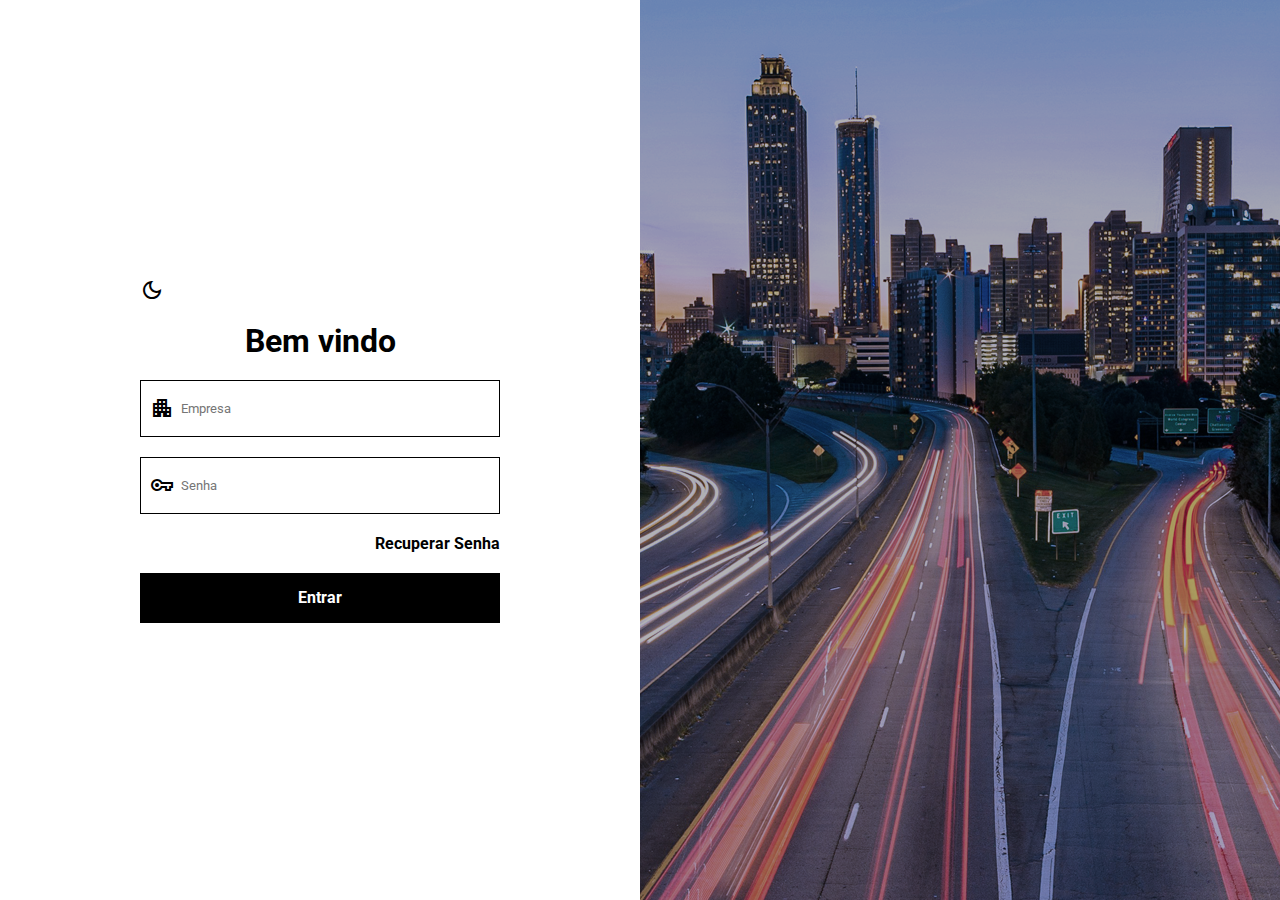
==== index.html @ 487724c7 "front tela login" ====
<!DOCTYPE html>
<html lang="pt-br">
<head>
    <meta charset="UTF-8">
    <meta name="viewport" content="width=device-width, initial-scale=1.0">
    <link rel="stylesheet" href="css/index.css">
    <link rel="stylesheet" href="css/screen.css">
    <link rel="stylesheet" href="https://fonts.googleapis.com/css2?family=Material+Symbols+Outlined:opsz,wght,FILL,GRAD@24,400,0,0" />
    <title>Login</title>
</head>
<body>
    <main class="principal">
        <div class="container">
            <div class="login-box">
                <form action="">
                    <div class="inputs">
                        <button class="modes">
                            <i class="material-symbols-outlined">dark_mode</i>
                        </button>
                        <h1>Bem vindo</h1>
                        <div class="companyInput">
                            <input type="text" placeholder="Empresa">
                            <i class="material-symbols-outlined">apartment</i>
                        </div>
                        <div class="companyInput">
                            <input type="password" placeholder="Senha">
                            <i class="material-symbols-outlined">vpn_key</i>
                        </div>
                        <a href="pages/recuperar.html">Recuperar Senha</a>
                        <button class="btn-entrar" id="btn-entrar">Entrar</button>
                    </div>
                </form>
            </div>
            <div class="image-box">
                <img src="imgs/img1.png" alt="imagem capa">
            </div>
        </div>
    </main>
</body>
</html>
---- css/index.css ----
@import url('https://fonts.googleapis.com/css2?family=Roboto:ital,wght@0,100;0,300;0,400;0,500;0,700;0,900;1,100;1,300;1,400;1,500;1,700;1,900&display=swap');

*{
    margin: 0;
    padding: 0;
    box-sizing: border-box;
}

*::selection{
    background-color: blue;
    color: white;
}

.principal{
    width: 100%;
    height: 100vh;
    display: flex;
    align-items: center;
    background-color: black;
}

.container{
    width: 100%;
    height: 100%;
    display: flex;
    align-items: center;
    justify-content: center;
}

.login-box{
    max-width: 700px;
    width: 100%;
    height: 100%;
    display: flex;
    justify-content: center;
    align-items: center;
    background-color: white;
}

.inputs > .modes{
    background-color: transparent;
    border: none;
    display: flex;
    justify-content: start;
}   

.inputs > .modes > i{
    position: relative;
    display: flex;
    cursor: pointer;
    transition: 0.3s ease-in-out;
}

.inputs > .modes > i:hover{
    color: blue;
}

form{
    max-width: 400px;
    width: 100%;
    height: 100%;
    display: flex;
    justify-content: center;
    align-items: center;
    flex-direction: column;
}

.inputs{
    width: 100%;
    height: 100%;
    display: flex;
    justify-content: center;
    flex-direction: column;
    padding: 20px;
    gap: 20px;
    font-family: "Roboto", sans-serif;
    font-weight: 700;
    font-style: normal;
}

.inputs > h1{
    display: flex;
    justify-content: center;
}

.companyInput{
    display: flex;
    align-items: center;
    width: 100%;
}

.companyInput > input{
    width: 100%;
    padding: 20px 40px;
    border: solid 1px black;
    font-family: "Roboto", sans-serif;
    font-weight: 400;
    font-style: normal;
    outline: none;
    transition: 0.3s ease-in-out;
    z-index: 0;
}

.companyInput > i{
    padding: 10px;
    position: absolute;
    z-index: 1;
}

.companyInput > input:focus{
    border: solid 1px blue;
}

.inputs > a{
    text-decoration: none;
    color: black;
    display: flex;
    justify-content: end;
    transition: 0.3s ease-in-out;
}

.inputs > a:hover{
    color: blue;
}

.inputs > .btn-entrar{
    max-height: 50px;
    width: 100%;
    height: 100%;
    background-color: black;
    color: white;
    border: none;
    cursor: pointer;
    transition: 0.3s ease-in-out;
    font-family: "Roboto", sans-serif;
    font-weight: 700;
    font-style: normal;
    font-size: 12pt;
}

.inputs > .btn-entrar:hover{
    background-color: blue;
}

.image-box{
    width: 100%;
    height: 100%;
    display: flex;
    align-items: center;
    justify-content: center;
    background-size: cover;
    overflow: hidden;
    opacity: 0.7;
}
---- css/screen.css ----
@media screen and (min-width:1001px) and (max-width:1450px){ /*Ajuste na tela maior para o formulário não ficar tão pequeno*/
    .login-box{
        max-width: 700px;
        width: 100%;
        height: 100%;
        display: flex;
        justify-content: center;
        align-items: center;
    }
}

@media screen and (min-width:450px) and (max-width:1000px){ /*Monitores menores*/
    .login-box{
        width: 100%;
        height: 100%;
        display: flex;
        justify-content: center;
        align-items: center;
        background-color: transparent;
        margin: 20px;
        z-index: 1;
    }
    
    form{
        max-width: 400px;
        max-height: 400px;
        width: 100%;
        height: 100%;
        display: flex;
        align-items: center;
        justify-content: center;
        flex-direction: column;
        background-color: white;
        padding: 10px;
    }

    .inputs > .modes{
        border: none;
        background-color: transparent;
    }

    .inputs > .modes > i{
        position: relative;
        display: flex;
        cursor: pointer;
    }

    .inputs > .image-box{
        width: 100%;
        height: 100%;
        position: fixed;
        opacity: 0.7;
    }

    .image-box{
        width: 100%;
        height: 100%;
        position: fixed;
        opacity: 0.7;
    }
}

@media screen and (max-width:449px){
    .login-box{
        width: 100%;
        height: 100%;
        display: flex;
        justify-content: center;
        align-items: center;
    }

    .image-box{
        width: 0%;
        height: 0%;
    }

    form{
        max-width: 600px;
        max-height: 600px;
        width: 100%;
        height: 100%;
        display: flex;
        align-items: center;
        justify-content: center;
        flex-direction: column;
        background-color: white;
        padding: 10px;
    }
}
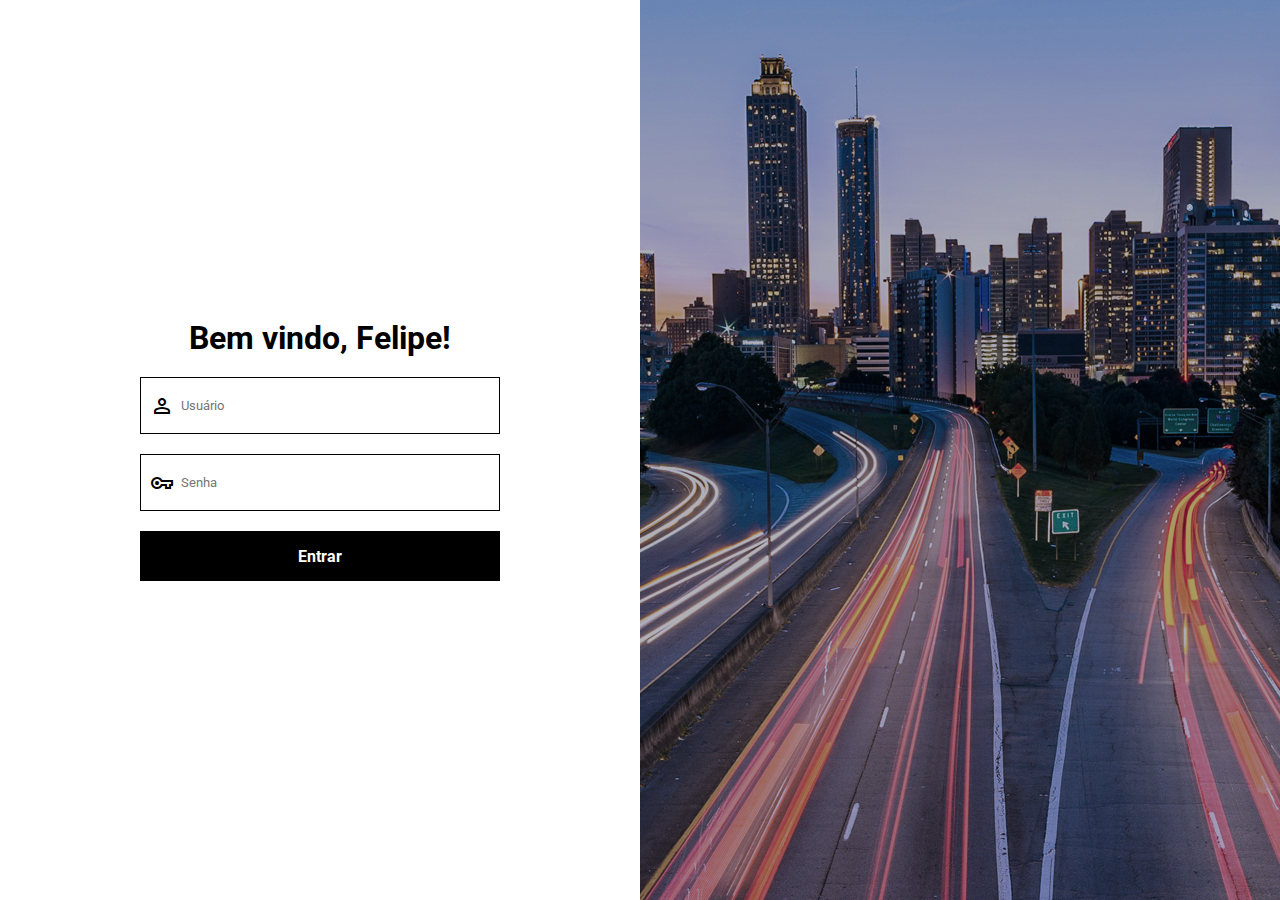
==== commit 2f2f76ab: "adjusting to minhas-despesas" ====
--- a/index.html
+++ b/index.html
@@ -14,20 +14,16 @@
             <div class="login-box">
                 <form action="">
                     <div class="inputs">
-                        <button class="modes">
-                            <i class="material-symbols-outlined">dark_mode</i>
-                        </button>
-                        <h1>Bem vindo</h1>
+                        <h1>Bem vindo, Felipe!</h1>
                         <div class="companyInput">
-                            <input type="text" placeholder="Empresa">
-                            <i class="material-symbols-outlined">apartment</i>
+                            <input type="text" placeholder="Usuário">
+                            <i class="material-symbols-outlined">person</i>
                         </div>
                         <div class="companyInput">
                             <input type="password" placeholder="Senha">
                             <i class="material-symbols-outlined">vpn_key</i>
                         </div>
-                        <a href="pages/recuperar.html">Recuperar Senha</a>
-                        <button class="btn-entrar" id="btn-entrar">Entrar</button>
+                        <button class="btn-entrar" id="btn-entrar" onclick="login()">Entrar</button>
                     </div>
                 </form>
             </div>
--- a/css/index.css
+++ b/css/index.css
@@ -35,24 +35,6 @@
     justify-content: center;
     align-items: center;
     background-color: white;
-}
-
-.inputs > .modes{
-    background-color: transparent;
-    border: none;
-    display: flex;
-    justify-content: start;
-}   
-
-.inputs > .modes > i{
-    position: relative;
-    display: flex;
-    cursor: pointer;
-    transition: 0.3s ease-in-out;
-}
-
-.inputs > .modes > i:hover{
-    color: blue;
 }
 
 form{
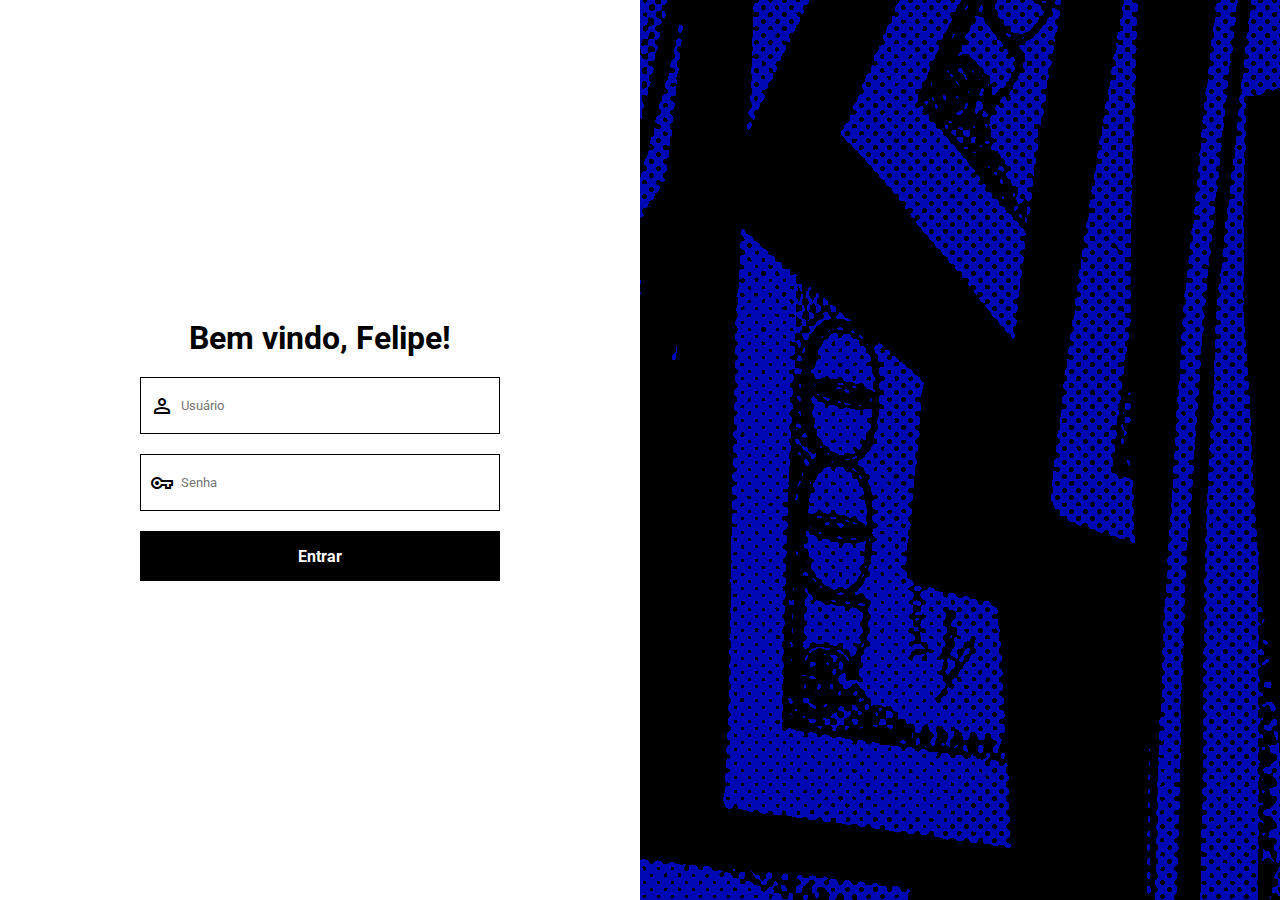
==== commit 3b7592d7: "adjusted login menu and start the main menu" ====
--- a/index.html
+++ b/index.html
@@ -6,7 +6,7 @@
     <link rel="stylesheet" href="css/index.css">
     <link rel="stylesheet" href="css/screen.css">
     <link rel="stylesheet" href="https://fonts.googleapis.com/css2?family=Material+Symbols+Outlined:opsz,wght,FILL,GRAD@24,400,0,0" />
-    <title>Login</title>
+    <title>Bem Vindo</title>
 </head>
 <body>
     <main class="principal">
--- a/css/index.css
+++ b/css/index.css
@@ -130,7 +130,6 @@
     display: flex;
     align-items: center;
     justify-content: center;
-    background-size: cover;
     overflow: hidden;
     opacity: 0.7;
 }
